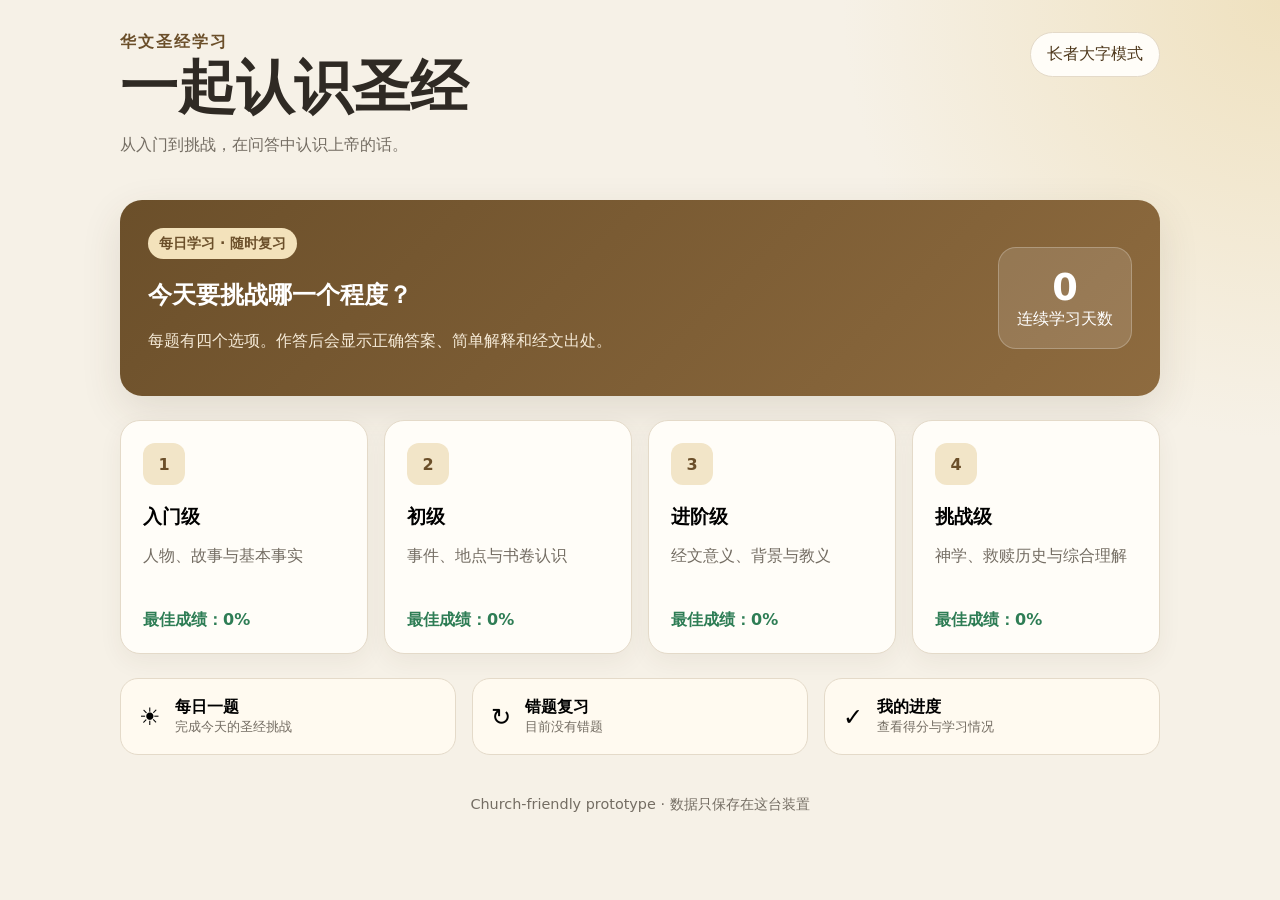
==== index.html @ f1de9b10 "Move Bible quiz files to main folder" ====
<!DOCTYPE html>
<html lang="zh-CN">
<head>
  <meta charset="UTF-8" />
  <meta name="viewport" content="width=device-width, initial-scale=1.0" />
  <meta name="theme-color" content="#6b4f2a" />
  <title>一起认识圣经｜Bible Quiz</title>
  <link rel="stylesheet" href="styles.css" />
</head>
<body>
  <main class="app-shell">
    <header class="topbar">
      <div>
        <p class="eyebrow">华文圣经学习</p>
        <h1>一起认识圣经</h1>
        <p class="subtitle">从入门到挑战，在问答中认识上帝的话。</p>
      </div>
      <button id="seniorToggle" class="icon-btn" aria-pressed="false">长者大字模式</button>
    </header>

    <section id="homeScreen" class="screen active">
      <div class="welcome-card">
        <div>
          <span class="badge">每日学习 · 随时复习</span>
          <h2>今天要挑战哪一个程度？</h2>
          <p>每题有四个选项。作答后会显示正确答案、简单解释和经文出处。</p>
        </div>
        <div class="streak-box">
          <strong id="streakCount">0</strong>
          <span>连续学习天数</span>
        </div>
      </div>

      <div id="levelGrid" class="level-grid"></div>

      <div class="action-grid">
        <button id="dailyBtn" class="secondary-card">
          <span class="card-icon">☀</span>
          <span><strong>每日一题</strong><small>完成今天的圣经挑战</small></span>
        </button>
        <button id="reviewBtn" class="secondary-card">
          <span class="card-icon">↻</span>
          <span><strong>错题复习</strong><small id="wrongCountLabel">目前没有错题</small></span>
        </button>
        <button id="progressBtn" class="secondary-card">
          <span class="card-icon">✓</span>
          <span><strong>我的进度</strong><small>查看得分与学习情况</small></span>
        </button>
      </div>
    </section>

    <section id="quizScreen" class="screen">
      <div class="quiz-head">
        <button id="backBtn" class="text-btn">← 返回首页</button>
        <div class="quiz-meta">
          <span id="quizLevel">入门级</span>
          <span id="questionCounter">1 / 10</span>
        </div>
      </div>

      <div class="progress-track"><div id="progressBar" class="progress-bar"></div></div>

      <article class="question-card">
        <div class="question-tools">
          <span id="questionCategory" class="badge">圣经人物</span>
          <button id="speakBtn" class="icon-btn">🔊 朗读题目</button>
        </div>
        <h2 id="questionText"></h2>
        <div id="answers" class="answers"></div>
      </article>

      <article id="explanationBox" class="explanation hidden" aria-live="polite">
        <h3 id="resultTitle"></h3>
        <p id="explanationText"></p>
        <p class="reference"><strong>经文出处：</strong><span id="referenceText"></span></p>
        <p id="reflectionText" class="reflection hidden"></p>
        <button id="nextBtn" class="primary-btn">下一题</button>
      </article>
    </section>

    <section id="resultScreen" class="screen">
      <article class="result-card">
        <p class="eyebrow">挑战完成</p>
        <h2 id="resultHeading">做得很好！</h2>
        <div class="score-ring"><span id="scoreValue">0%</span></div>
        <p id="scoreDetail"></p>
        <div id="resultMessage" class="encouragement"></div>
        <div class="result-actions">
          <button id="retryBtn" class="primary-btn">再挑战一次</button>
          <button id="resultHomeBtn" class="outline-btn">回到首页</button>
        </div>
      </article>
    </section>

    <section id="progressScreen" class="screen">
      <div class="quiz-head">
        <button id="progressBackBtn" class="text-btn">← 返回首页</button>
        <h2>我的学习进度</h2>
      </div>
      <div id="statsGrid" class="stats-grid"></div>
      <article class="progress-summary">
        <h3>学习建议</h3>
        <p id="progressAdvice"></p>
      </article>
    </section>
  </main>

  <footer>Church-friendly prototype · 数据只保存在这台装置</footer>
  <script src="app.js"></script>
</body>
</html>
---- styles.css ----
:root {
  --bg: #f6f1e7;
  --paper: #fffdf8;
  --ink: #2f2a24;
  --muted: #746d63;
  --brand: #6b4f2a;
  --brand-dark: #4f391d;
  --accent: #c89b4c;
  --green: #2e7d55;
  --red: #b44949;
  --line: #e4dac9;
  --shadow: 0 14px 40px rgba(74, 55, 29, .12);
  --radius: 22px;
  font-size: 16px;
}

* { box-sizing: border-box; }
body {
  margin: 0;
  color: var(--ink);
  background: radial-gradient(circle at top right, #efe1bf 0, transparent 28%), var(--bg);
  font-family: "Noto Sans SC", "Microsoft YaHei", system-ui, sans-serif;
  min-height: 100vh;
}
button { font: inherit; }
button:focus-visible { outline: 3px solid var(--accent); outline-offset: 3px; }
.app-shell { width: min(1040px, 92vw); margin: 0 auto; padding: 32px 0 20px; }
.topbar { display: flex; justify-content: space-between; gap: 20px; align-items: flex-start; margin-bottom: 28px; }
h1 { margin: 4px 0 6px; font-size: clamp(2rem, 5vw, 3.6rem); line-height: 1.08; }
h2 { line-height: 1.35; }
.eyebrow { color: var(--brand); letter-spacing: .12em; font-weight: 800; margin: 0; }
.subtitle, .welcome-card p, small { color: var(--muted); }
.icon-btn, .text-btn, .outline-btn, .primary-btn { border: 0; cursor: pointer; }
.icon-btn { background: var(--paper); border: 1px solid var(--line); border-radius: 999px; padding: 11px 16px; color: var(--brand-dark); }
.screen { display: none; }
.screen.active { display: block; }
.welcome-card { background: linear-gradient(135deg, #6b4f2a, #8e6b3f); color: #fff; padding: 28px; border-radius: var(--radius); display: flex; justify-content: space-between; gap: 24px; align-items: center; box-shadow: var(--shadow); }
.welcome-card p { color: #f5ead7; max-width: 650px; }
.badge { display: inline-block; background: #f3e2bb; color: #6b4f2a; padding: 6px 11px; border-radius: 999px; font-size: .88rem; font-weight: 800; }
.streak-box { min-width: 130px; background: rgba(255,255,255,.13); border: 1px solid rgba(255,255,255,.24); border-radius: 18px; padding: 18px; text-align: center; }
.streak-box strong { display: block; font-size: 2.3rem; }
.level-grid { display: grid; grid-template-columns: repeat(4, 1fr); gap: 16px; margin: 24px 0; }
.level-card { border: 1px solid var(--line); background: var(--paper); border-radius: 20px; padding: 22px; text-align: left; cursor: pointer; transition: .2s ease; box-shadow: 0 8px 24px rgba(74,55,29,.06); }
.level-card:hover { transform: translateY(-3px); box-shadow: var(--shadow); }
.level-card .level-no { width: 42px; height: 42px; display: grid; place-items: center; border-radius: 12px; background: #f2e5c8; color: var(--brand); font-weight: 900; }
.level-card h3 { margin-bottom: 6px; }
.level-card p { color: var(--muted); min-height: 48px; }
.level-card .best { color: var(--green); font-weight: 800; }
.action-grid { display: grid; grid-template-columns: repeat(3, 1fr); gap: 16px; }
.secondary-card { display: flex; align-items: center; gap: 14px; text-align: left; padding: 18px; border: 1px solid var(--line); border-radius: 18px; background: #fffaf0; cursor: pointer; }
.secondary-card strong, .secondary-card small { display: block; }
.card-icon { font-size: 1.5rem; }
.quiz-head { display: flex; justify-content: space-between; align-items: center; gap: 16px; margin-bottom: 14px; }
.text-btn { background: transparent; color: var(--brand); font-weight: 800; padding: 8px 0; }
.quiz-meta { display: flex; gap: 10px; font-weight: 800; color: var(--muted); }
.progress-track { height: 10px; background: #e7dece; border-radius: 999px; overflow: hidden; margin-bottom: 20px; }
.progress-bar { height: 100%; width: 0; background: var(--accent); transition: width .3s ease; }
.question-card, .explanation, .result-card, .progress-summary { background: var(--paper); border: 1px solid var(--line); border-radius: var(--radius); padding: 28px; box-shadow: var(--shadow); }
.question-tools { display: flex; justify-content: space-between; align-items: center; gap: 10px; }
.question-card h2 { font-size: clamp(1.45rem, 3vw, 2.15rem); margin: 24px 0; }
.answers { display: grid; gap: 13px; }
.answer-btn { width: 100%; display: flex; align-items: center; gap: 14px; border: 2px solid var(--line); background: #fff; border-radius: 16px; padding: 17px; cursor: pointer; text-align: left; color: var(--ink); }
.answer-btn:hover:not(:disabled) { border-color: var(--accent); background: #fff9eb; }
.answer-btn:disabled { cursor: default; }
.answer-letter { flex: 0 0 auto; width: 34px; height: 34px; display: grid; place-items: center; border-radius: 50%; background: #f1e8d8; font-weight: 900; }
.answer-btn.correct { border-color: var(--green); background: #eaf7f0; }
.answer-btn.wrong { border-color: var(--red); background: #fbebeb; }
.explanation { margin-top: 18px; border-left: 7px solid var(--accent); }
.explanation h3 { margin-top: 0; }
.reference { background: #f5eee0; padding: 12px 14px; border-radius: 12px; }
.reflection { color: var(--brand-dark); font-weight: 700; }
.hidden { display: none !important; }
.primary-btn, .outline-btn { padding: 14px 20px; border-radius: 14px; font-weight: 900; }
.primary-btn { background: var(--brand); color: white; }
.outline-btn { background: white; color: var(--brand); border: 2px solid var(--brand); }
.result-card { text-align: center; max-width: 620px; margin: 30px auto; }
.score-ring { width: 150px; height: 150px; border-radius: 50%; margin: 22px auto; display: grid; place-items: center; border: 14px solid #ead9b7; color: var(--brand); font-size: 2rem; font-weight: 900; }
.encouragement { padding: 16px; border-radius: 14px; background: #f5eee0; margin: 18px 0; }
.result-actions { display: flex; justify-content: center; gap: 12px; flex-wrap: wrap; }
.stats-grid { display: grid; grid-template-columns: repeat(4,1fr); gap: 16px; margin: 20px 0; }
.stat-card { background: var(--paper); border: 1px solid var(--line); border-radius: 18px; padding: 20px; }
.stat-card strong { display: block; font-size: 1.8rem; color: var(--brand); margin-top: 6px; }
footer { text-align: center; color: var(--muted); padding: 20px; font-size: .9rem; }
body.senior { font-size: 1.22rem; }
body.senior .answer-btn { padding: 22px; }
body.senior .question-card h2 { font-size: clamp(1.9rem, 4vw, 2.7rem); }

@media (max-width: 800px) {
  .level-grid { grid-template-columns: repeat(2, 1fr); }
  .action-grid, .stats-grid { grid-template-columns: 1fr; }
}
@media (max-width: 560px) {
  .app-shell { width: min(94vw, 1040px); padding-top: 20px; }
  .topbar, .welcome-card, .quiz-head, .question-tools { flex-direction: column; align-items: stretch; }
  .level-grid { grid-template-columns: 1fr; }
  .welcome-card { padding: 22px; }
  .streak-box { width: 100%; }
  .question-card, .explanation { padding: 20px; }
}
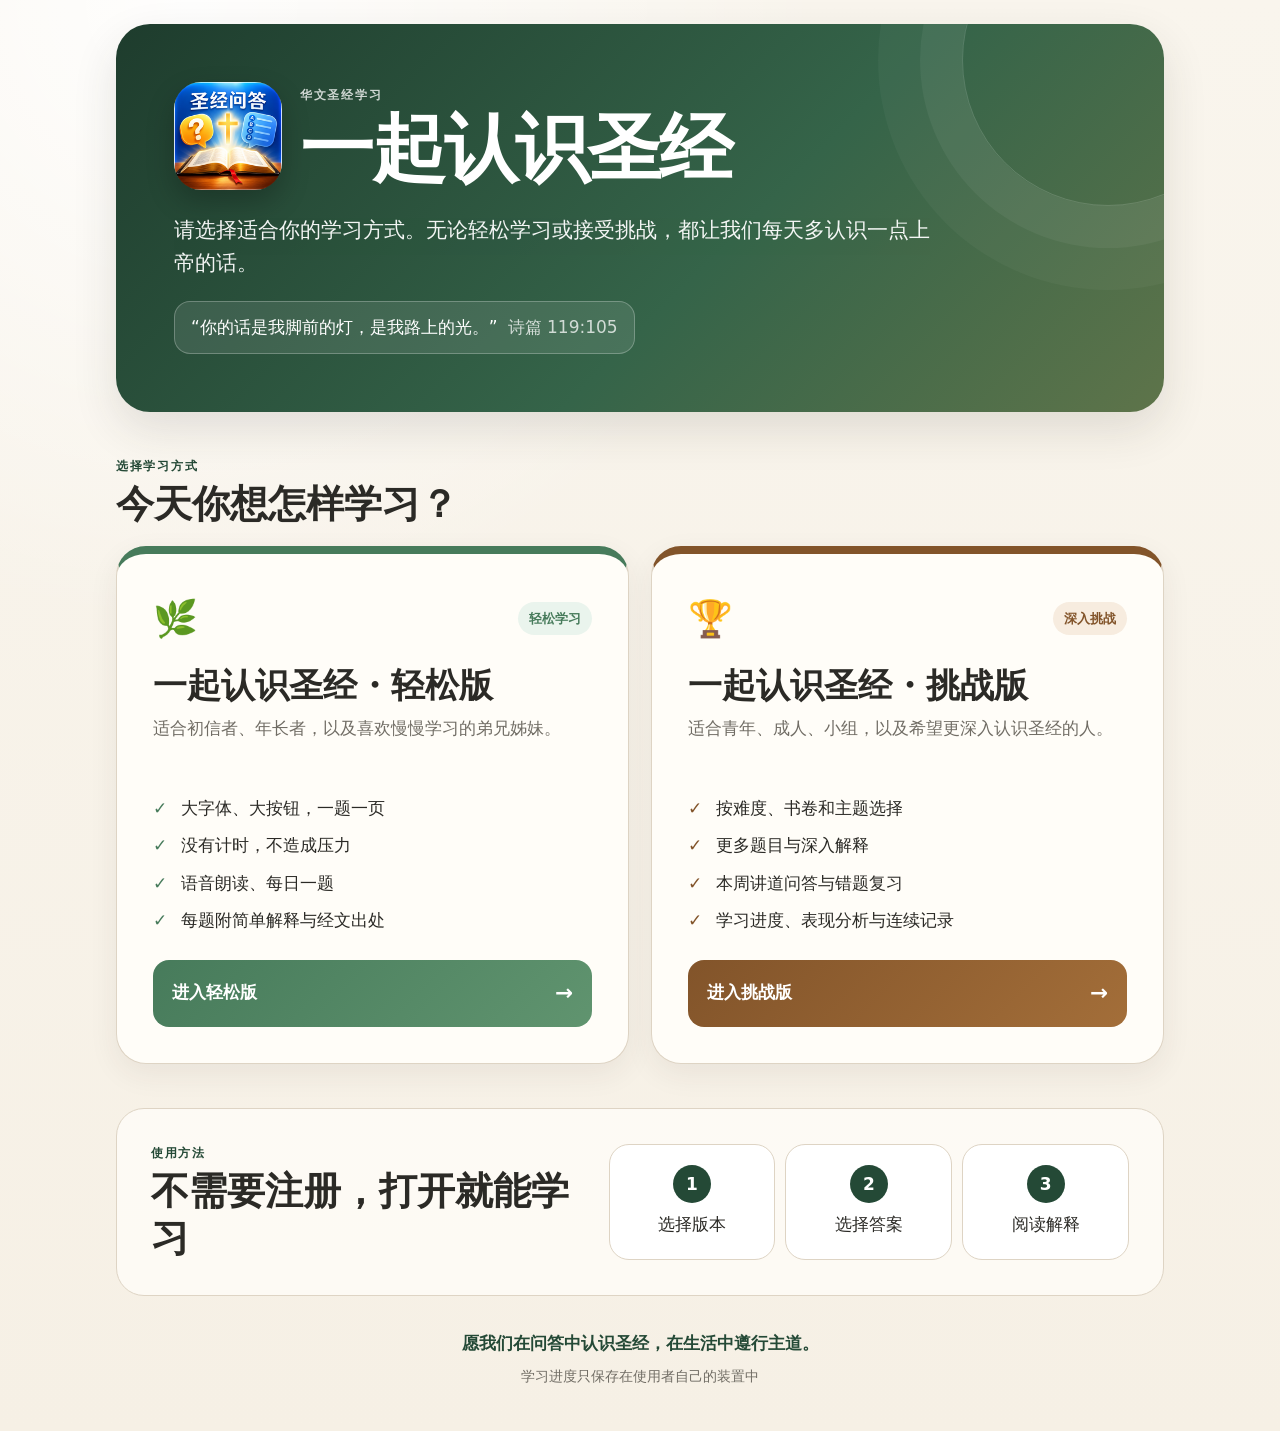
==== commit 612485ec: "Publish dual-version v2.1 homepage" ====
--- a/index.html
+++ b/index.html
@@ -1,111 +1,86 @@
-<!DOCTYPE html>
+<!doctype html>
 <html lang="zh-CN">
 <head>
-  <meta charset="UTF-8" />
-  <meta name="viewport" content="width=device-width, initial-scale=1.0" />
-  <meta name="theme-color" content="#6b4f2a" />
-  <title>一起认识圣经｜Bible Quiz</title>
-  <link rel="stylesheet" href="styles.css" />
+  <meta charset="utf-8">
+  <meta name="viewport" content="width=device-width, initial-scale=1, viewport-fit=cover">
+  <meta name="theme-color" content="#244936">
+  <meta name="description" content="一起认识圣经：选择轻松版或挑战版，在问答中认识上帝的话。">
+  <title>一起认识圣经</title>
+  <link rel="icon" href="icon-192.png" sizes="192x192">
+  <link rel="apple-touch-icon" href="icon-192.png">
+  <link rel="stylesheet" href="styles-v2.1.css">
 </head>
 <body>
-  <main class="app-shell">
-    <header class="topbar">
-      <div>
-        <p class="eyebrow">华文圣经学习</p>
-        <h1>一起认识圣经</h1>
-        <p class="subtitle">从入门到挑战，在问答中认识上帝的话。</p>
+  <main class="page-shell">
+    <header class="hero">
+      <div class="brand-row">
+        <img src="icon-192.png" alt="一起认识圣经图标">
+        <div>
+          <p class="eyebrow">华文圣经学习</p>
+          <h1>一起认识圣经</h1>
+        </div>
       </div>
-      <button id="seniorToggle" class="icon-btn" aria-pressed="false">长者大字模式</button>
+      <p class="hero-copy">请选择适合你的学习方式。无论轻松学习或接受挑战，都让我们每天多认识一点上帝的话。</p>
+      <div class="verse">“你的话是我脚前的灯，是我路上的光。”<span>诗篇 119:105</span></div>
     </header>
 
-    <section id="homeScreen" class="screen active">
-      <div class="welcome-card">
-        <div>
-          <span class="badge">每日学习 · 随时复习</span>
-          <h2>今天要挑战哪一个程度？</h2>
-          <p>每题有四个选项。作答后会显示正确答案、简单解释和经文出处。</p>
-        </div>
-        <div class="streak-box">
-          <strong id="streakCount">0</strong>
-          <span>连续学习天数</span>
-        </div>
+    <section class="choice-section" aria-labelledby="choose-title">
+      <div class="section-heading">
+        <p class="eyebrow dark">选择学习方式</p>
+        <h2 id="choose-title">今天你想怎样学习？</h2>
       </div>
 
-      <div id="levelGrid" class="level-grid"></div>
+      <div class="choice-grid">
+        <article class="mode-card easy-card">
+          <div class="mode-top">
+            <span class="mode-icon">🌿</span>
+            <span class="mode-label">轻松学习</span>
+          </div>
+          <h3>一起认识圣经・轻松版</h3>
+          <p class="audience">适合初信者、年长者，以及喜欢慢慢学习的弟兄姊妹。</p>
+          <ul>
+            <li>大字体、大按钮，一题一页</li>
+            <li>没有计时，不造成压力</li>
+            <li>语音朗读、每日一题</li>
+            <li>每题附简单解释与经文出处</li>
+          </ul>
+          <a class="enter-btn easy-btn" href="easy/">进入轻松版 <span>→</span></a>
+        </article>
 
-      <div class="action-grid">
-        <button id="dailyBtn" class="secondary-card">
-          <span class="card-icon">☀</span>
-          <span><strong>每日一题</strong><small>完成今天的圣经挑战</small></span>
-        </button>
-        <button id="reviewBtn" class="secondary-card">
-          <span class="card-icon">↻</span>
-          <span><strong>错题复习</strong><small id="wrongCountLabel">目前没有错题</small></span>
-        </button>
-        <button id="progressBtn" class="secondary-card">
-          <span class="card-icon">✓</span>
-          <span><strong>我的进度</strong><small>查看得分与学习情况</small></span>
-        </button>
+        <article class="mode-card challenge-card">
+          <div class="mode-top">
+            <span class="mode-icon">🏆</span>
+            <span class="mode-label">深入挑战</span>
+          </div>
+          <h3>一起认识圣经・挑战版</h3>
+          <p class="audience">适合青年、成人、小组，以及希望更深入认识圣经的人。</p>
+          <ul>
+            <li>按难度、书卷和主题选择</li>
+            <li>更多题目与深入解释</li>
+            <li>本周讲道问答与错题复习</li>
+            <li>学习进度、表现分析与连续记录</li>
+          </ul>
+          <a class="enter-btn challenge-btn" href="challenge/">进入挑战版 <span>→</span></a>
+        </article>
       </div>
     </section>
 
-    <section id="quizScreen" class="screen">
-      <div class="quiz-head">
-        <button id="backBtn" class="text-btn">← 返回首页</button>
-        <div class="quiz-meta">
-          <span id="quizLevel">入门级</span>
-          <span id="questionCounter">1 / 10</span>
-        </div>
+    <section class="how-card">
+      <div>
+        <p class="eyebrow dark">使用方法</p>
+        <h2>不需要注册，打开就能学习</h2>
       </div>
-
-      <div class="progress-track"><div id="progressBar" class="progress-bar"></div></div>
-
-      <article class="question-card">
-        <div class="question-tools">
-          <span id="questionCategory" class="badge">圣经人物</span>
-          <button id="speakBtn" class="icon-btn">🔊 朗读题目</button>
-        </div>
-        <h2 id="questionText"></h2>
-        <div id="answers" class="answers"></div>
-      </article>
-
-      <article id="explanationBox" class="explanation hidden" aria-live="polite">
-        <h3 id="resultTitle"></h3>
-        <p id="explanationText"></p>
-        <p class="reference"><strong>经文出处：</strong><span id="referenceText"></span></p>
-        <p id="reflectionText" class="reflection hidden"></p>
-        <button id="nextBtn" class="primary-btn">下一题</button>
-      </article>
+      <div class="steps">
+        <div><strong>1</strong><span>选择版本</span></div>
+        <div><strong>2</strong><span>选择答案</span></div>
+        <div><strong>3</strong><span>阅读解释</span></div>
+      </div>
     </section>
 
-    <section id="resultScreen" class="screen">
-      <article class="result-card">
-        <p class="eyebrow">挑战完成</p>
-        <h2 id="resultHeading">做得很好！</h2>
-        <div class="score-ring"><span id="scoreValue">0%</span></div>
-        <p id="scoreDetail"></p>
-        <div id="resultMessage" class="encouragement"></div>
-        <div class="result-actions">
-          <button id="retryBtn" class="primary-btn">再挑战一次</button>
-          <button id="resultHomeBtn" class="outline-btn">回到首页</button>
-        </div>
-      </article>
-    </section>
-
-    <section id="progressScreen" class="screen">
-      <div class="quiz-head">
-        <button id="progressBackBtn" class="text-btn">← 返回首页</button>
-        <h2>我的学习进度</h2>
-      </div>
-      <div id="statsGrid" class="stats-grid"></div>
-      <article class="progress-summary">
-        <h3>学习建议</h3>
-        <p id="progressAdvice"></p>
-      </article>
-    </section>
+    <footer>
+      <p>愿我们在问答中认识圣经，在生活中遵行主道。</p>
+      <small>学习进度只保存在使用者自己的装置中</small>
+    </footer>
   </main>
-
-  <footer>Church-friendly prototype · 数据只保存在这台装置</footer>
-  <script src="app.js"></script>
 </body>
 </html>
--- a/styles-v2.1.css
+++ b/styles-v2.1.css
@@ -0,0 +1,106 @@
+:root {
+  --forest: #244936;
+  --forest-2: #356449;
+  --cream: #f6f0e5;
+  --paper: #fffdf8;
+  --ink: #2b2a26;
+  --muted: #716d65;
+  --line: #ded4c4;
+  --easy: #477b5b;
+  --easy-soft: #eaf4ed;
+  --challenge: #82542a;
+  --challenge-soft: #f7ecdf;
+  --shadow: 0 18px 45px rgba(46, 52, 41, .12);
+}
+* { box-sizing: border-box; }
+html { background: var(--cream); }
+body {
+  margin: 0;
+  min-height: 100vh;
+  color: var(--ink);
+  background:
+    radial-gradient(circle at 15% 0%, rgba(255,255,255,.9), transparent 35%),
+    linear-gradient(180deg, #f9f5ed 0%, var(--cream) 100%);
+  font: 17px/1.6 system-ui, -apple-system, "Noto Sans SC", "Microsoft YaHei", sans-serif;
+}
+a { color: inherit; }
+.page-shell { width: min(1120px, 100%); margin: 0 auto; padding: 24px clamp(16px, 4vw, 36px) 42px; }
+.hero {
+  position: relative;
+  overflow: hidden;
+  color: white;
+  background: linear-gradient(135deg, #1e3c2d 0%, #356449 58%, #5e744a 100%);
+  border-radius: 34px;
+  padding: clamp(28px, 6vw, 58px);
+  box-shadow: var(--shadow);
+}
+.hero::after {
+  content: "";
+  position: absolute;
+  width: 290px;
+  height: 290px;
+  right: -90px;
+  top: -110px;
+  border: 1px solid rgba(255,255,255,.16);
+  border-radius: 50%;
+  box-shadow: 0 0 0 42px rgba(255,255,255,.05), 0 0 0 84px rgba(255,255,255,.035);
+}
+.brand-row { display: flex; align-items: center; gap: 18px; position: relative; z-index: 1; }
+.brand-row img { width: clamp(72px, 12vw, 108px); height: clamp(72px, 12vw, 108px); border-radius: 25%; box-shadow: 0 12px 28px rgba(0,0,0,.23); }
+.eyebrow { margin: 0 0 5px; letter-spacing: .14em; font-size: .78rem; font-weight: 800; text-transform: uppercase; opacity: .78; }
+.eyebrow.dark { color: var(--forest); opacity: 1; }
+h1 { margin: 0; font-size: clamp(2.2rem, 7vw, 4.6rem); line-height: 1.05; letter-spacing: -.03em; }
+.hero-copy { position: relative; z-index: 1; max-width: 760px; margin: 24px 0 20px; font-size: clamp(1.05rem, 2.5vw, 1.3rem); opacity: .94; }
+.verse { position: relative; z-index: 1; display: inline-flex; flex-wrap: wrap; gap: 10px; padding: 12px 16px; border: 1px solid rgba(255,255,255,.25); border-radius: 16px; background: rgba(255,255,255,.1); }
+.verse span { opacity: .75; }
+.choice-section { padding: 44px 0 22px; }
+.section-heading { margin-bottom: 18px; }
+.section-heading h2, .how-card h2 { margin: 0; font-size: clamp(1.65rem, 4vw, 2.35rem); line-height: 1.25; }
+.choice-grid { display: grid; grid-template-columns: repeat(2, minmax(0, 1fr)); gap: 22px; }
+.mode-card {
+  border: 1px solid var(--line);
+  border-radius: 30px;
+  padding: clamp(24px, 4vw, 36px);
+  background: var(--paper);
+  box-shadow: 0 10px 30px rgba(54, 47, 37, .07);
+}
+.easy-card { border-top: 8px solid var(--easy); }
+.challenge-card { border-top: 8px solid var(--challenge); }
+.mode-top { display: flex; align-items: center; justify-content: space-between; gap: 10px; }
+.mode-icon { font-size: 2.25rem; }
+.mode-label { padding: 6px 11px; border-radius: 999px; font-size: .84rem; font-weight: 800; }
+.easy-card .mode-label { color: var(--easy); background: var(--easy-soft); }
+.challenge-card .mode-label { color: var(--challenge); background: var(--challenge-soft); }
+.mode-card h3 { margin: 18px 0 8px; font-size: clamp(1.55rem, 3vw, 2.1rem); line-height: 1.25; }
+.audience { min-height: 58px; margin: 0; color: var(--muted); }
+ul { margin: 22px 0 26px; padding: 0; list-style: none; display: grid; gap: 10px; }
+li { position: relative; padding-left: 28px; }
+li::before { content: "✓"; position: absolute; left: 0; font-weight: 900; }
+.easy-card li::before { color: var(--easy); }
+.challenge-card li::before { color: var(--challenge); }
+.enter-btn { display: flex; align-items: center; justify-content: space-between; gap: 14px; width: 100%; padding: 16px 19px; border-radius: 16px; color: white; text-decoration: none; font-weight: 900; font-size: 1.08rem; }
+.enter-btn span { font-size: 1.35rem; }
+.easy-btn { background: linear-gradient(135deg, var(--easy), #60946f); }
+.challenge-btn { background: linear-gradient(135deg, var(--challenge), #a36e39); }
+.how-card { margin-top: 22px; padding: clamp(24px, 4vw, 34px); border: 1px solid var(--line); border-radius: 28px; background: rgba(255,253,248,.82); display: grid; grid-template-columns: 1fr 1.2fr; gap: 24px; align-items: center; }
+.steps { display: grid; grid-template-columns: repeat(3, 1fr); gap: 10px; }
+.steps div { min-height: 116px; display: grid; place-items: center; align-content: center; gap: 8px; text-align: center; border-radius: 20px; background: white; border: 1px solid var(--line); }
+.steps strong { display: grid; place-items: center; width: 38px; height: 38px; border-radius: 50%; color: white; background: var(--forest); }
+footer { text-align: center; padding: 34px 10px 0; color: var(--muted); }
+footer p { margin: 0 0 4px; color: var(--forest); font-weight: 700; }
+@media (max-width: 760px) {
+  .choice-grid, .how-card { grid-template-columns: 1fr; }
+  .audience { min-height: auto; }
+}
+@media (max-width: 520px) {
+  .page-shell { padding: 12px 12px 30px; }
+  .hero { border-radius: 24px; padding: 24px 20px; }
+  .brand-row { align-items: flex-start; }
+  .brand-row img { width: 72px; height: 72px; border-radius: 18px; }
+  .verse { display: block; }
+  .verse span { display: block; margin-top: 3px; }
+  .choice-section { padding-top: 32px; }
+  .mode-card { border-radius: 24px; padding: 23px 20px; }
+  .steps { grid-template-columns: 1fr; }
+  .steps div { min-height: 82px; grid-template-columns: auto 1fr; justify-content: start; padding: 12px 18px; text-align: left; }
+}
